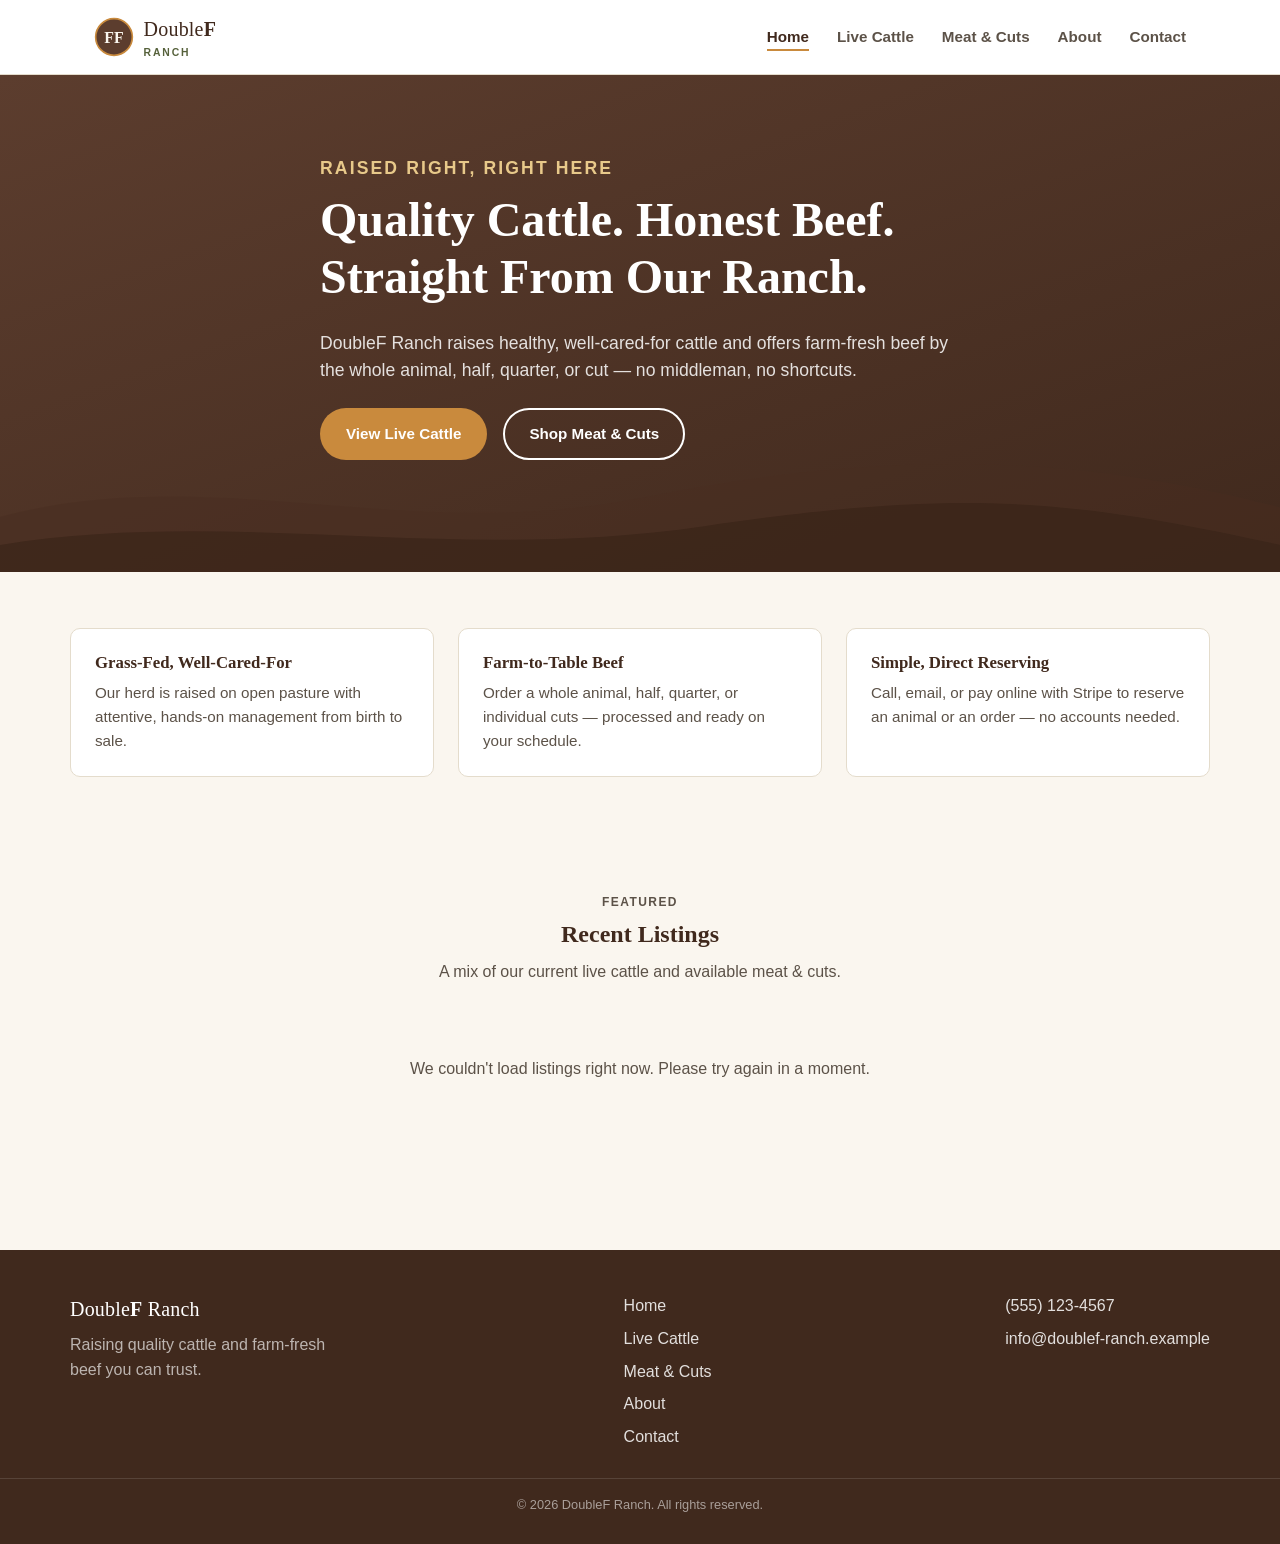
==== index.html @ 0edf5d4b "Initial site scaffold with live cattle and meat & cuts listings Co-Authored-By: Claude Sonnet 5 <nor" ====
<!DOCTYPE html>
<html lang="en">
<head>
  <meta charset="UTF-8">
  <meta name="viewport" content="width=device-width, initial-scale=1.0">
  <title>DoubleF Ranch — Quality Cattle &amp; Farm-Raised Beef</title>
  <meta name="description" content="DoubleF Ranch raises quality cattle and farm-fresh beef. Browse live cattle and meat listings, or reach out to reserve.">
  <link rel="icon" href="assets/img/logo-mark.svg" type="image/svg+xml">
  <link rel="stylesheet" href="assets/css/style.css">
</head>
<body>
  <header class="site-header">
    <div class="container header-inner">
      <a class="brand" href="index.html">
        <img src="assets/img/logo-mark.svg" alt="" class="brand-mark" width="40" height="40">
        <span class="brand-name">Double<strong>F</strong><span class="brand-sub">Ranch</span></span>
      </a>
      <input type="checkbox" id="nav-toggle" class="nav-toggle" aria-hidden="true">
      <label for="nav-toggle" class="nav-toggle-label" aria-label="Toggle menu"><span></span></label>
      <nav class="site-nav" aria-label="Primary">
        <ul>
          <li><a href="index.html" aria-current="page">Home</a></li>
          <li><a href="live-cattle.html">Live Cattle</a></li>
          <li><a href="meat-cuts.html">Meat &amp; Cuts</a></li>
          <li><a href="about.html">About</a></li>
          <li><a href="contact.html">Contact</a></li>
        </ul>
      </nav>
    </div>
  </header>

  <main>
    <section class="hero">
      <div class="container hero-inner">
        <p class="eyebrow" style="color:#e8c98a;">Raised Right, Right Here</p>
        <h1>Quality Cattle. Honest Beef. Straight From Our Ranch.</h1>
        <p>DoubleF Ranch raises healthy, well-cared-for cattle and offers farm-fresh beef by the whole animal, half, quarter, or cut — no middleman, no shortcuts.</p>
        <div class="hero-actions">
          <a class="btn btn-primary" href="live-cattle.html">View Live Cattle</a>
          <a class="btn btn-outline" style="border-color:#fff;color:#fff;" href="meat-cuts.html">Shop Meat &amp; Cuts</a>
        </div>
      </div>
      <img class="hero-hills" src="assets/img/hero-hills.svg" alt="">
    </section>

    <section class="section container">
      <div class="feature-strip">
        <div class="feature-item">
          <h3>Grass-Fed, Well-Cared-For</h3>
          <p>Our herd is raised on open pasture with attentive, hands-on management from birth to sale.</p>
        </div>
        <div class="feature-item">
          <h3>Farm-to-Table Beef</h3>
          <p>Order a whole animal, half, quarter, or individual cuts — processed and ready on your schedule.</p>
        </div>
        <div class="feature-item">
          <h3>Simple, Direct Reserving</h3>
          <p>Call, email, or pay online with Stripe to reserve an animal or an order — no accounts needed.</p>
        </div>
      </div>
    </section>

    <section class="section container">
      <div class="section-header">
        <p class="eyebrow">Featured</p>
        <h2>Recent Listings</h2>
        <p>A mix of our current live cattle and available meat &amp; cuts.</p>
      </div>
      <p id="featured-status">Loading listings…</p>
      <div class="grid" id="featured-grid"></div>
    </section>
  </main>

  <footer class="site-footer">
    <div class="container footer-inner">
      <div class="footer-brand">
        <span class="brand-name">Double<strong>F</strong> Ranch</span>
        <p>Raising quality cattle and farm-fresh beef you can trust.</p>
      </div>
      <nav class="footer-nav" aria-label="Footer">
        <a href="index.html">Home</a>
        <a href="live-cattle.html">Live Cattle</a>
        <a href="meat-cuts.html">Meat &amp; Cuts</a>
        <a href="about.html">About</a>
        <a href="contact.html">Contact</a>
      </nav>
      <div class="footer-contact">
        <a href="tel:+15551234567">(555) 123-4567</a>
        <a href="mailto:info@doublef-ranch.example">info@doublef-ranch.example</a>
      </div>
    </div>
    <div class="footer-bottom">
      <p>&copy; <span id="year"></span> DoubleF Ranch. All rights reserved.</p>
    </div>
  </footer>

  <script src="assets/js/common.js" defer></script>
  <script type="module" src="assets/js/page-home.js"></script>
</body>
</html>
---- assets/css/style.css ----
/* ---------- Design tokens ---------- */
:root {
  --color-bg: #faf6ef;
  --color-surface: #ffffff;
  --color-ink: #2b2420;
  --color-ink-soft: #5c5248;
  --color-border: #e4dccc;

  --color-brand: #5c3d2e;      /* saddle brown */
  --color-brand-dark: #40291d;
  --color-accent: #6f7d4e;     /* pasture green */
  --color-accent-dark: #56613b;
  --color-gold: #c98a3d;       /* warm gold for CTAs */
  --color-gold-dark: #a86f2b;

  --color-available: #4c7a3e;
  --color-reserved: #b4802f;
  --color-sold: #8a4a3d;
  --color-unknown: #7a7268;

  --font-heading: Georgia, "Times New Roman", serif;
  --font-body: -apple-system, BlinkMacSystemFont, "Segoe UI", Roboto, Helvetica, Arial, sans-serif;

  --radius: 10px;
  --shadow-card: 0 1px 3px rgba(43, 36, 32, 0.08), 0 6px 16px rgba(43, 36, 32, 0.06);
  --container-width: 1140px;
}

/* ---------- Reset ---------- */
* { box-sizing: border-box; }
html { scroll-behavior: smooth; }
body {
  margin: 0;
  background: var(--color-bg);
  color: var(--color-ink);
  font-family: var(--font-body);
  line-height: 1.55;
}
img { max-width: 100%; display: block; }
a { color: inherit; }
h1, h2, h3, h4 {
  font-family: var(--font-heading);
  line-height: 1.2;
  margin: 0 0 0.5em;
  color: var(--color-brand-dark);
}
p { margin: 0 0 1em; }
ul { margin: 0; padding: 0; list-style: none; }

.container {
  width: 100%;
  max-width: var(--container-width);
  margin: 0 auto;
  padding: 0 1.5rem;
}

.section { padding: 3.5rem 0; }
.section-header { text-align: center; max-width: 640px; margin: 0 auto 2.5rem; }
.section-header p { color: var(--color-ink-soft); }

.eyebrow {
  display: inline-block;
  font-size: 0.75rem;
  letter-spacing: 0.12em;
  text-transform: uppercase;
  color: var(--color-accent-dark);
  font-weight: 600;
  margin-bottom: 0.5rem;
}

/* ---------- Buttons ---------- */
.btn {
  display: inline-flex;
  align-items: center;
  gap: 0.4rem;
  padding: 0.75rem 1.5rem;
  border-radius: 999px;
  font-weight: 600;
  text-decoration: none;
  border: 2px solid transparent;
  cursor: pointer;
  font-size: 0.95rem;
  transition: transform 0.15s ease, box-shadow 0.15s ease, background 0.15s ease;
}
.btn:hover { transform: translateY(-1px); }
.btn-primary { background: var(--color-gold); color: #fff; }
.btn-primary:hover { background: var(--color-gold-dark); }
.btn-secondary { background: var(--color-brand); color: #fff; }
.btn-secondary:hover { background: var(--color-brand-dark); }
.btn-outline { background: transparent; border-color: var(--color-brand); color: var(--color-brand); }
.btn-outline:hover { background: var(--color-brand); color: #fff; }
.btn-small { padding: 0.5rem 1.1rem; font-size: 0.85rem; }

/* ---------- Header / Nav ---------- */
.site-header {
  position: sticky;
  top: 0;
  z-index: 50;
  background: var(--color-surface);
  border-bottom: 1px solid var(--color-border);
}
.header-inner {
  display: flex;
  align-items: center;
  justify-content: space-between;
  gap: 1rem;
  padding-top: 0.85rem;
  padding-bottom: 0.85rem;
}
.brand {
  display: flex;
  align-items: center;
  gap: 0.6rem;
  text-decoration: none;
}
.brand-mark { width: 40px; height: 40px; }
.brand-name {
  font-family: var(--font-heading);
  font-size: 1.25rem;
  color: var(--color-brand-dark);
  letter-spacing: 0.01em;
}
.brand-sub {
  display: block;
  font-family: var(--font-body);
  font-size: 0.65rem;
  letter-spacing: 0.18em;
  text-transform: uppercase;
  color: var(--color-accent-dark);
  font-weight: 600;
}

.site-nav ul { display: flex; gap: 1.75rem; }
.site-nav a {
  text-decoration: none;
  font-weight: 600;
  font-size: 0.95rem;
  color: var(--color-ink-soft);
  padding: 0.25rem 0;
  border-bottom: 2px solid transparent;
}
.site-nav a:hover,
.site-nav a[aria-current="page"] {
  color: var(--color-brand-dark);
  border-bottom-color: var(--color-gold);
}

.nav-toggle { display: none; }
.nav-toggle-label {
  display: none;
  width: 28px;
  height: 22px;
  position: relative;
  cursor: pointer;
}
.nav-toggle-label span,
.nav-toggle-label::before,
.nav-toggle-label::after {
  content: "";
  position: absolute;
  left: 0;
  width: 100%;
  height: 2px;
  background: var(--color-brand-dark);
  transition: transform 0.2s ease;
}
.nav-toggle-label::before { top: 0; }
.nav-toggle-label span { top: 10px; }
.nav-toggle-label::after { top: 20px; }

@media (max-width: 780px) {
  .nav-toggle-label { display: block; }
  .site-nav {
    position: absolute;
    top: 100%;
    left: 0;
    right: 0;
    background: var(--color-surface);
    border-bottom: 1px solid var(--color-border);
    max-height: 0;
    overflow: hidden;
    transition: max-height 0.25s ease;
  }
  .site-nav ul {
    flex-direction: column;
    gap: 0;
    padding: 0.5rem 1.5rem 1rem;
  }
  .site-nav a { display: block; padding: 0.65rem 0; }
  .nav-toggle:checked ~ .site-nav { max-height: 320px; }
}

/* ---------- Hero ---------- */
.hero {
  position: relative;
  background: linear-gradient(160deg, var(--color-brand) 0%, var(--color-brand-dark) 100%);
  color: #fff;
  overflow: hidden;
}
.hero-inner {
  position: relative;
  z-index: 1;
  padding: 5rem 0 7rem;
  max-width: 640px;
}
.hero h1 { color: #fff; font-size: clamp(2.1rem, 4vw, 3rem); }
.hero p { color: rgba(255, 255, 255, 0.85); font-size: 1.1rem; }
.hero-actions { display: flex; gap: 1rem; flex-wrap: wrap; margin-top: 1.5rem; }
.hero-hills {
  position: absolute;
  left: 0;
  right: 0;
  bottom: -1px;
  width: 100%;
  height: auto;
  z-index: 0;
  opacity: 0.9;
}

/* ---------- Feature strip ---------- */
.feature-strip {
  display: grid;
  grid-template-columns: repeat(auto-fit, minmax(220px, 1fr));
  gap: 1.5rem;
}
.feature-item {
  background: var(--color-surface);
  border: 1px solid var(--color-border);
  border-radius: var(--radius);
  padding: 1.5rem;
}
.feature-item h3 { font-size: 1.05rem; }
.feature-item p { color: var(--color-ink-soft); margin: 0; font-size: 0.95rem; }

/* ---------- Grids / Cards ---------- */
.grid {
  display: grid;
  grid-template-columns: repeat(auto-fill, minmax(260px, 1fr));
  gap: 1.75rem;
}
.card {
  background: var(--color-surface);
  border: 1px solid var(--color-border);
  border-radius: var(--radius);
  overflow: hidden;
  box-shadow: var(--shadow-card);
  display: flex;
  flex-direction: column;
}
.card-media {
  position: relative;
  display: block;
  aspect-ratio: 4 / 3;
  background: var(--color-bg);
}
.card-media img { width: 100%; height: 100%; object-fit: cover; }
.card-body { padding: 1.1rem 1.25rem 1.4rem; display: flex; flex-direction: column; gap: 0.35rem; flex: 1; }
.card-title { font-size: 1.1rem; margin: 0; }
.card-meta { color: var(--color-ink-soft); font-size: 0.88rem; margin: 0; }
.card-price { font-weight: 700; color: var(--color-brand-dark); margin: 0.25rem 0 0.75rem; }
.card-body .btn { margin-top: auto; align-self: flex-start; }

/* ---------- Badges ---------- */
.badge {
  display: inline-block;
  font-size: 0.72rem;
  font-weight: 700;
  letter-spacing: 0.04em;
  text-transform: uppercase;
  padding: 0.3rem 0.65rem;
  border-radius: 999px;
  color: #fff;
}
.card-media .badge { position: absolute; top: 0.75rem; left: 0.75rem; }
.badge-available { background: var(--color-available); }
.badge-reserved { background: var(--color-reserved); }
.badge-sold { background: var(--color-sold); }
.badge-unknown { background: var(--color-unknown); }

/* ---------- Status / empty / error messages ---------- */
.state-message {
  text-align: center;
  padding: 3rem 1.5rem;
  color: var(--color-ink-soft);
}
.state-message .btn { margin-top: 1rem; }
#featured-status,
#listing-status {
  text-align: center;
  color: var(--color-ink-soft);
  padding: 2rem 0;
}

/* ---------- Page header (list pages, about, contact) ---------- */
.page-header {
  background: var(--color-surface);
  border-bottom: 1px solid var(--color-border);
  padding: 2.75rem 0;
  text-align: center;
}
.page-header p { color: var(--color-ink-soft); max-width: 560px; margin: 0.5rem auto 0; }

/* ---------- Listing detail ---------- */
.back-link {
  display: inline-flex;
  align-items: center;
  gap: 0.4rem;
  margin-bottom: 1.5rem;
  color: var(--color-ink-soft);
  text-decoration: none;
  font-weight: 600;
  font-size: 0.9rem;
}
.back-link:hover { color: var(--color-brand-dark); text-decoration: underline; }

.listing-layout {
  display: grid;
  grid-template-columns: 1.1fr 1fr;
  gap: 2.5rem;
  align-items: start;
}
@media (max-width: 860px) {
  .listing-layout { grid-template-columns: 1fr; }
}
.listing-gallery img {
  border-radius: var(--radius);
  border: 1px solid var(--color-border);
  aspect-ratio: 4 / 3;
  object-fit: cover;
  width: 100%;
}
.gallery-thumbs { display: flex; gap: 0.6rem; margin-top: 0.75rem; flex-wrap: wrap; }
.gallery-thumb {
  padding: 0;
  border: 2px solid var(--color-border);
  border-radius: 8px;
  overflow: hidden;
  background: none;
  cursor: pointer;
  width: 72px;
  height: 54px;
}
.gallery-thumb:hover { border-color: var(--color-gold); }
.gallery-thumb img { width: 100%; height: 100%; object-fit: cover; }

.listing-info h1 { margin-top: 0.75rem; }
.listing-price { font-size: 1.5rem; font-weight: 700; color: var(--color-brand-dark); }
.spec-list {
  display: grid;
  grid-template-columns: auto 1fr;
  gap: 0.4rem 1rem;
  margin: 1.25rem 0;
  padding: 1rem 1.25rem;
  background: var(--color-surface);
  border: 1px solid var(--color-border);
  border-radius: var(--radius);
}
.spec-list dt { font-weight: 600; color: var(--color-ink-soft); }
.spec-list dd { margin: 0; }
.listing-description { color: var(--color-ink-soft); }
.cta-group { display: flex; gap: 0.85rem; flex-wrap: wrap; margin-top: 1.5rem; }
.stripe-note { font-size: 0.85rem; color: var(--color-ink-soft); margin-top: 0.75rem; }

/* ---------- About ---------- */
.prose { max-width: 720px; margin: 0 auto; }
.prose p { color: var(--color-ink-soft); font-size: 1.05rem; }

/* ---------- Contact ---------- */
.contact-layout {
  display: grid;
  grid-template-columns: 1fr 1.3fr;
  gap: 2.5rem;
}
@media (max-width: 780px) {
  .contact-layout { grid-template-columns: 1fr; }
}
.contact-card {
  background: var(--color-surface);
  border: 1px solid var(--color-border);
  border-radius: var(--radius);
  padding: 1.75rem;
  height: fit-content;
}
.contact-card a { display: block; margin-top: 0.5rem; font-weight: 600; text-decoration: none; color: var(--color-brand); }

.form-field { margin-bottom: 1.1rem; display: flex; flex-direction: column; gap: 0.4rem; }
.form-field label { font-weight: 600; font-size: 0.9rem; }
.form-field input,
.form-field textarea {
  font: inherit;
  padding: 0.65rem 0.85rem;
  border: 1px solid var(--color-border);
  border-radius: 8px;
  background: var(--color-surface);
  color: var(--color-ink);
}
.form-field input:focus,
.form-field textarea:focus {
  outline: 2px solid var(--color-gold);
  outline-offset: 1px;
}

/* ---------- Footer ---------- */
.site-footer {
  background: var(--color-brand-dark);
  color: rgba(255, 255, 255, 0.85);
  margin-top: 4rem;
}
.footer-inner {
  display: flex;
  flex-wrap: wrap;
  gap: 2rem;
  justify-content: space-between;
  padding: 2.75rem 0 1.75rem;
}
.footer-brand .brand-name { color: #fff; }
.footer-brand p { color: rgba(255, 255, 255, 0.65); max-width: 260px; margin-top: 0.5rem; }
.footer-nav { display: flex; flex-direction: column; gap: 0.5rem; }
.footer-nav a { text-decoration: none; color: rgba(255, 255, 255, 0.85); }
.footer-nav a:hover { color: #fff; }
.footer-contact { display: flex; flex-direction: column; gap: 0.5rem; }
.footer-contact a { text-decoration: none; color: rgba(255, 255, 255, 0.85); }
.footer-bottom {
  border-top: 1px solid rgba(255, 255, 255, 0.12);
  text-align: center;
  padding: 1rem 0;
  font-size: 0.8rem;
  color: rgba(255, 255, 255, 0.55);
}
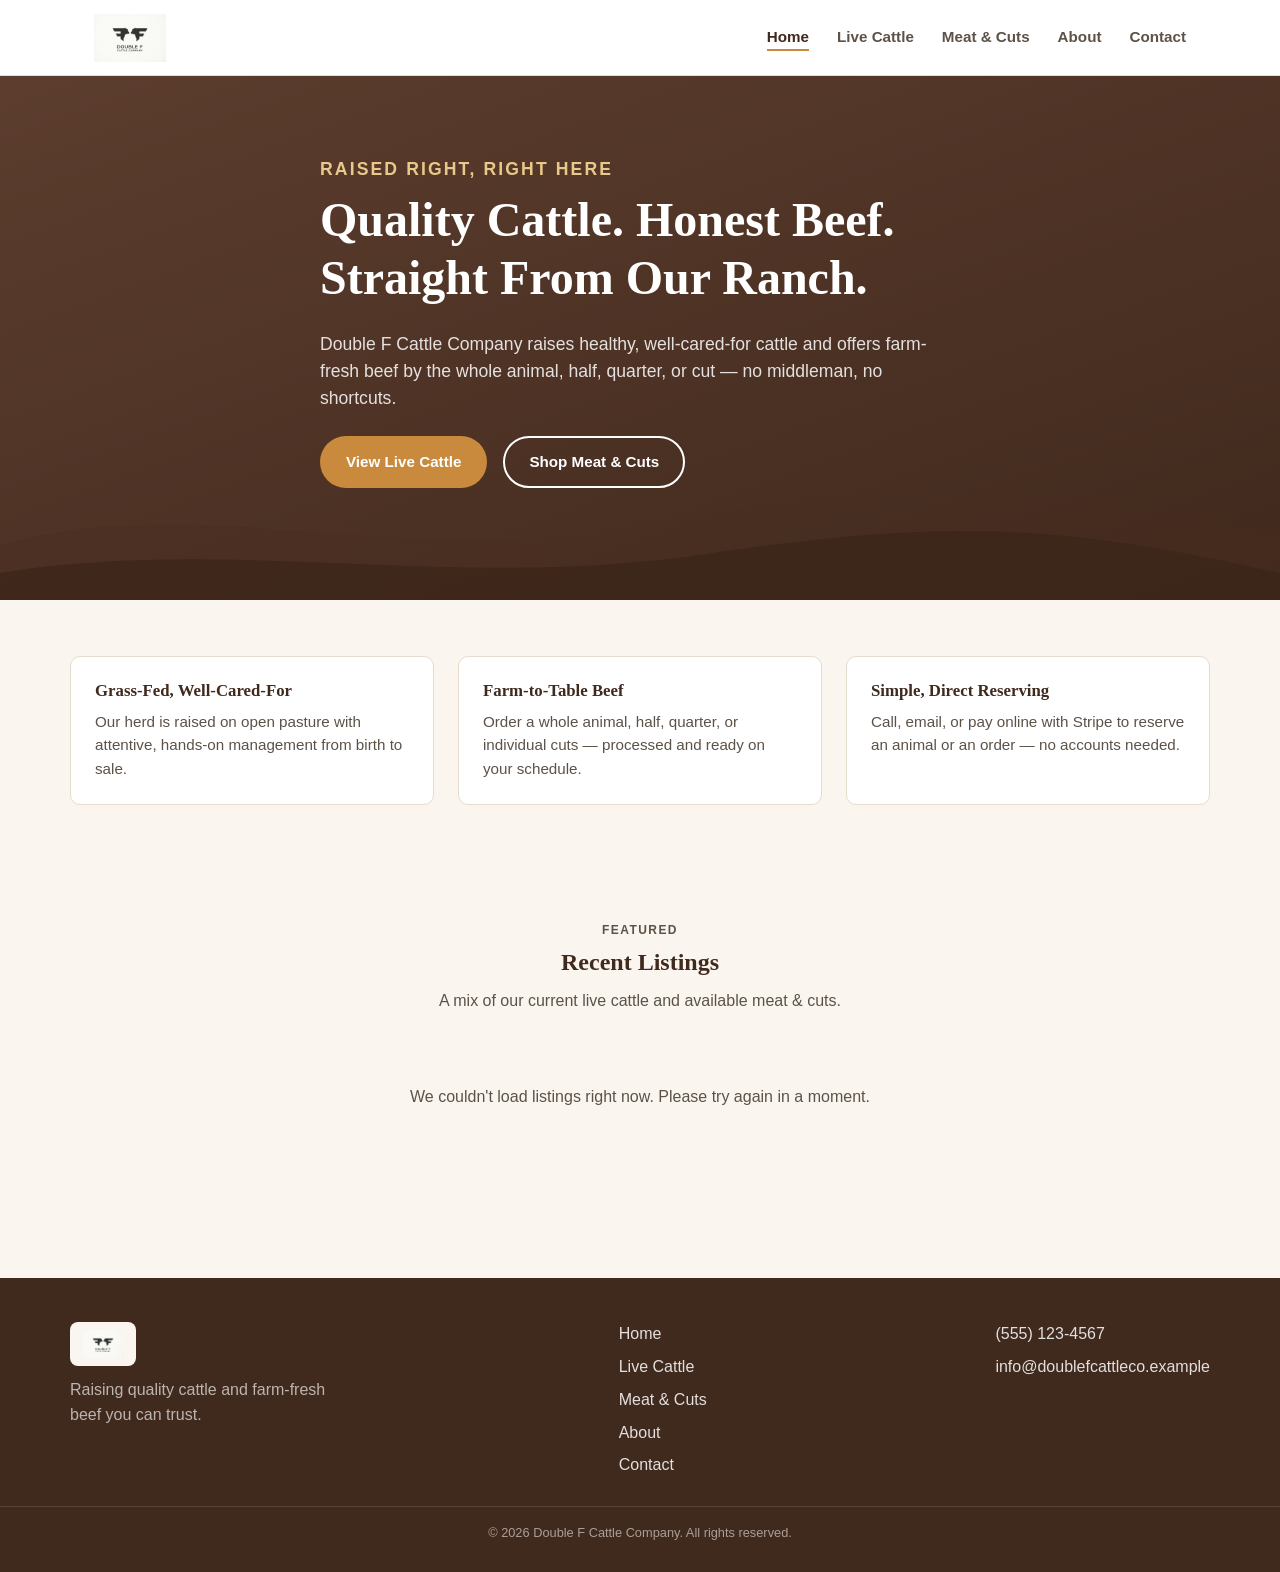
==== commit 388d2bd2: "Swap header/footer logo for full lockup, rebrand to Double F Cattle Company Co-Authored-By: Claude S" ====
--- a/index.html
+++ b/index.html
@@ -3,8 +3,8 @@
 <head>
   <meta charset="UTF-8">
   <meta name="viewport" content="width=device-width, initial-scale=1.0">
-  <title>DoubleF Ranch — Quality Cattle &amp; Farm-Raised Beef</title>
-  <meta name="description" content="DoubleF Ranch raises quality cattle and farm-fresh beef. Browse live cattle and meat listings, or reach out to reserve.">
+  <title>Double F Cattle Company — Quality Cattle &amp; Farm-Raised Beef</title>
+  <meta name="description" content="Double F Cattle Company raises quality cattle and farm-fresh beef. Browse live cattle and meat listings, or reach out to reserve.">
   <link rel="icon" href="assets/img/logo-mark.svg" type="image/svg+xml">
   <link rel="stylesheet" href="assets/css/style.css">
 </head>
@@ -12,8 +12,7 @@
   <header class="site-header">
     <div class="container header-inner">
       <a class="brand" href="index.html">
-        <img src="assets/img/logo-mark.svg" alt="" class="brand-mark" width="40" height="40">
-        <span class="brand-name">Double<strong>F</strong><span class="brand-sub">Ranch</span></span>
+        <img src="assets/img/logo001.png" alt="Double F Cattle Company" class="brand-mark" width="240" height="160">
       </a>
       <input type="checkbox" id="nav-toggle" class="nav-toggle" aria-hidden="true">
       <label for="nav-toggle" class="nav-toggle-label" aria-label="Toggle menu"><span></span></label>
@@ -34,7 +33,7 @@
       <div class="container hero-inner">
         <p class="eyebrow" style="color:#e8c98a;">Raised Right, Right Here</p>
         <h1>Quality Cattle. Honest Beef. Straight From Our Ranch.</h1>
-        <p>DoubleF Ranch raises healthy, well-cared-for cattle and offers farm-fresh beef by the whole animal, half, quarter, or cut — no middleman, no shortcuts.</p>
+        <p>Double F Cattle Company raises healthy, well-cared-for cattle and offers farm-fresh beef by the whole animal, half, quarter, or cut — no middleman, no shortcuts.</p>
         <div class="hero-actions">
           <a class="btn btn-primary" href="live-cattle.html">View Live Cattle</a>
           <a class="btn btn-outline" style="border-color:#fff;color:#fff;" href="meat-cuts.html">Shop Meat &amp; Cuts</a>
@@ -74,7 +73,7 @@
   <footer class="site-footer">
     <div class="container footer-inner">
       <div class="footer-brand">
-        <span class="brand-name">Double<strong>F</strong> Ranch</span>
+        <img src="assets/img/logo001.png" alt="Double F Cattle Company" class="brand-mark footer-brand-mark" width="240" height="160">
         <p>Raising quality cattle and farm-fresh beef you can trust.</p>
       </div>
       <nav class="footer-nav" aria-label="Footer">
@@ -86,11 +85,11 @@
       </nav>
       <div class="footer-contact">
         <a href="tel:+15551234567">(555) 123-4567</a>
-        <a href="mailto:info@doublef-ranch.example">info@doublef-ranch.example</a>
+        <a href="mailto:info@doublefcattleco.example">info@doublefcattleco.example</a>
       </div>
     </div>
     <div class="footer-bottom">
-      <p>&copy; <span id="year"></span> DoubleF Ranch. All rights reserved.</p>
+      <p>&copy; <span id="year"></span> Double F Cattle Company. All rights reserved.</p>
     </div>
   </footer>
 
--- a/assets/css/style.css
+++ b/assets/css/style.css
@@ -113,22 +113,7 @@
   gap: 0.6rem;
   text-decoration: none;
 }
-.brand-mark { width: 40px; height: 40px; }
-.brand-name {
-  font-family: var(--font-heading);
-  font-size: 1.25rem;
-  color: var(--color-brand-dark);
-  letter-spacing: 0.01em;
-}
-.brand-sub {
-  display: block;
-  font-family: var(--font-body);
-  font-size: 0.65rem;
-  letter-spacing: 0.18em;
-  text-transform: uppercase;
-  color: var(--color-accent-dark);
-  font-weight: 600;
-}
+.brand-mark { height: 48px; width: auto; }
 
 .site-nav ul { display: flex; gap: 1.75rem; }
 .site-nav a {
@@ -413,8 +398,14 @@
   justify-content: space-between;
   padding: 2.75rem 0 1.75rem;
 }
-.footer-brand .brand-name { color: #fff; }
-.footer-brand p { color: rgba(255, 255, 255, 0.65); max-width: 260px; margin-top: 0.5rem; }
+.footer-brand-mark {
+  height: 44px;
+  width: auto;
+  background: var(--color-bg);
+  padding: 0.5rem 0.75rem;
+  border-radius: 8px;
+}
+.footer-brand p { color: rgba(255, 255, 255, 0.65); max-width: 260px; margin-top: 0.75rem; }
 .footer-nav { display: flex; flex-direction: column; gap: 0.5rem; }
 .footer-nav a { text-decoration: none; color: rgba(255, 255, 255, 0.85); }
 .footer-nav a:hover { color: #fff; }
